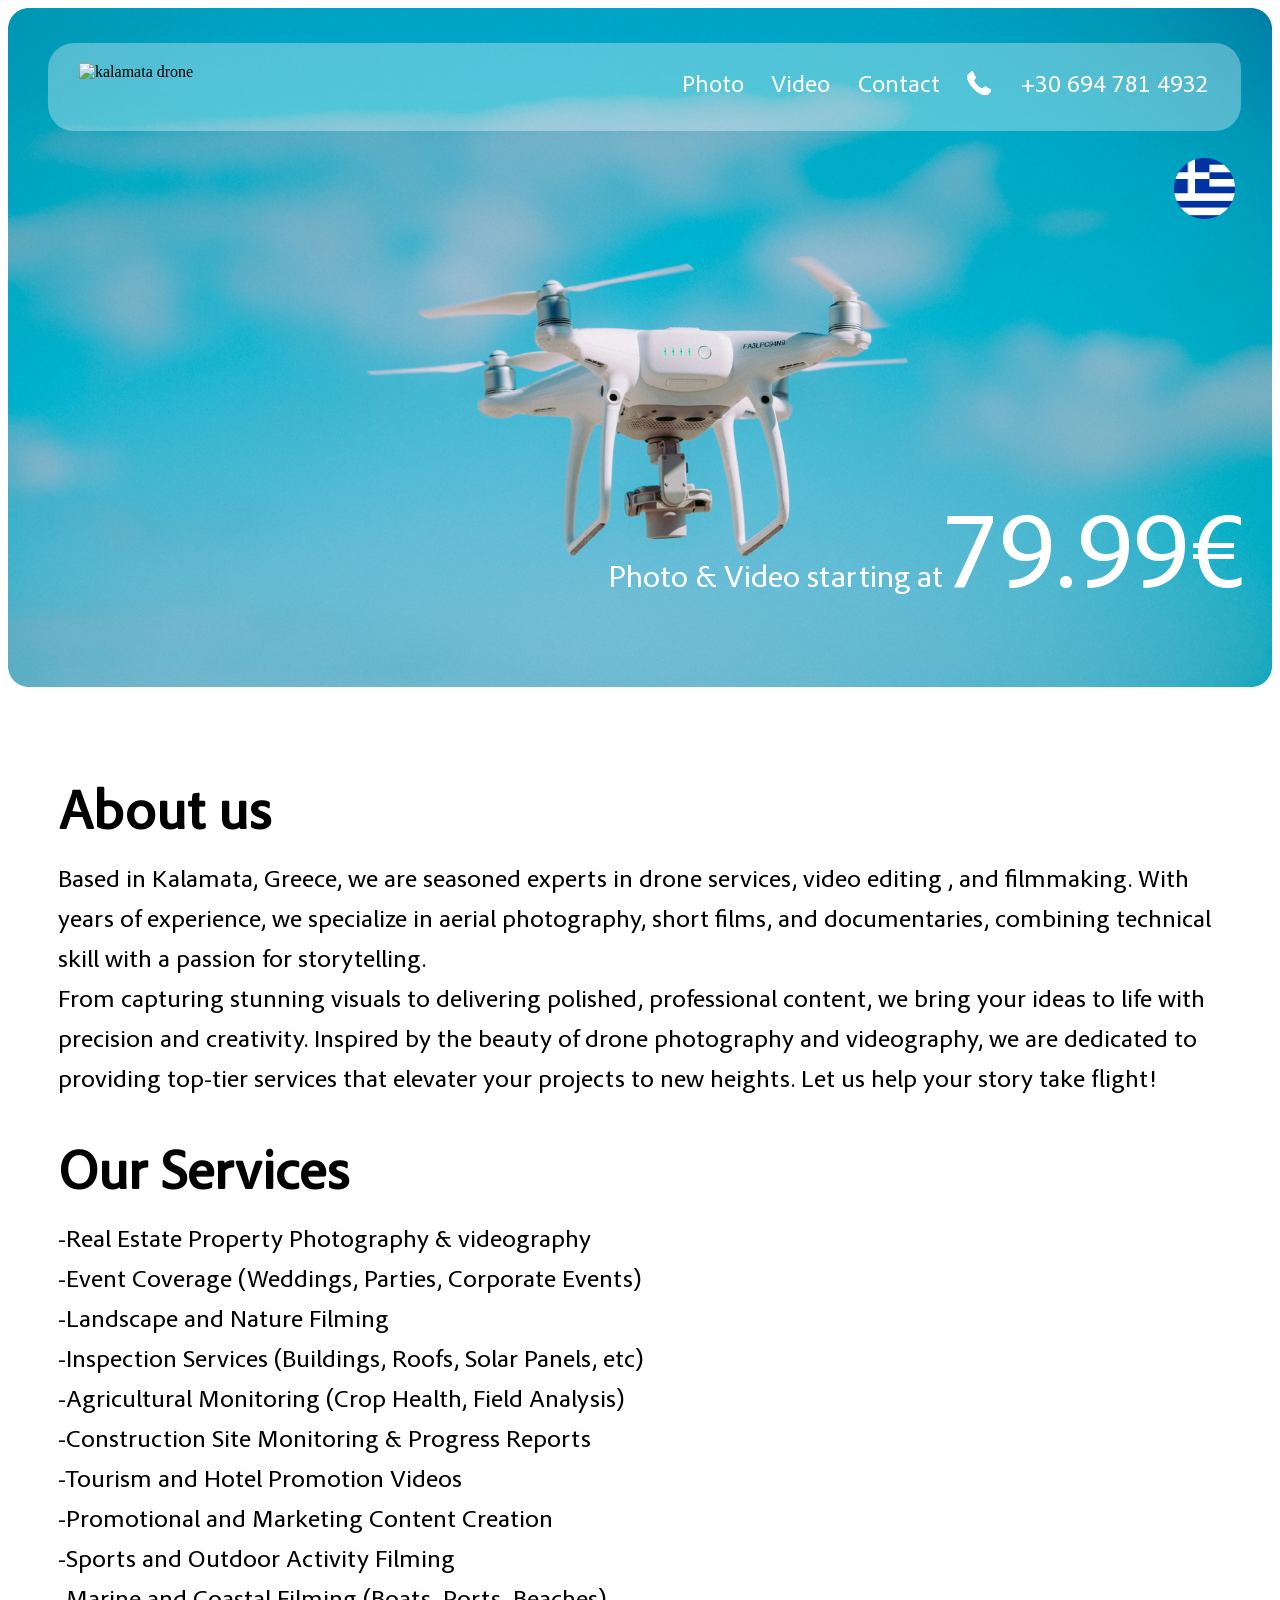
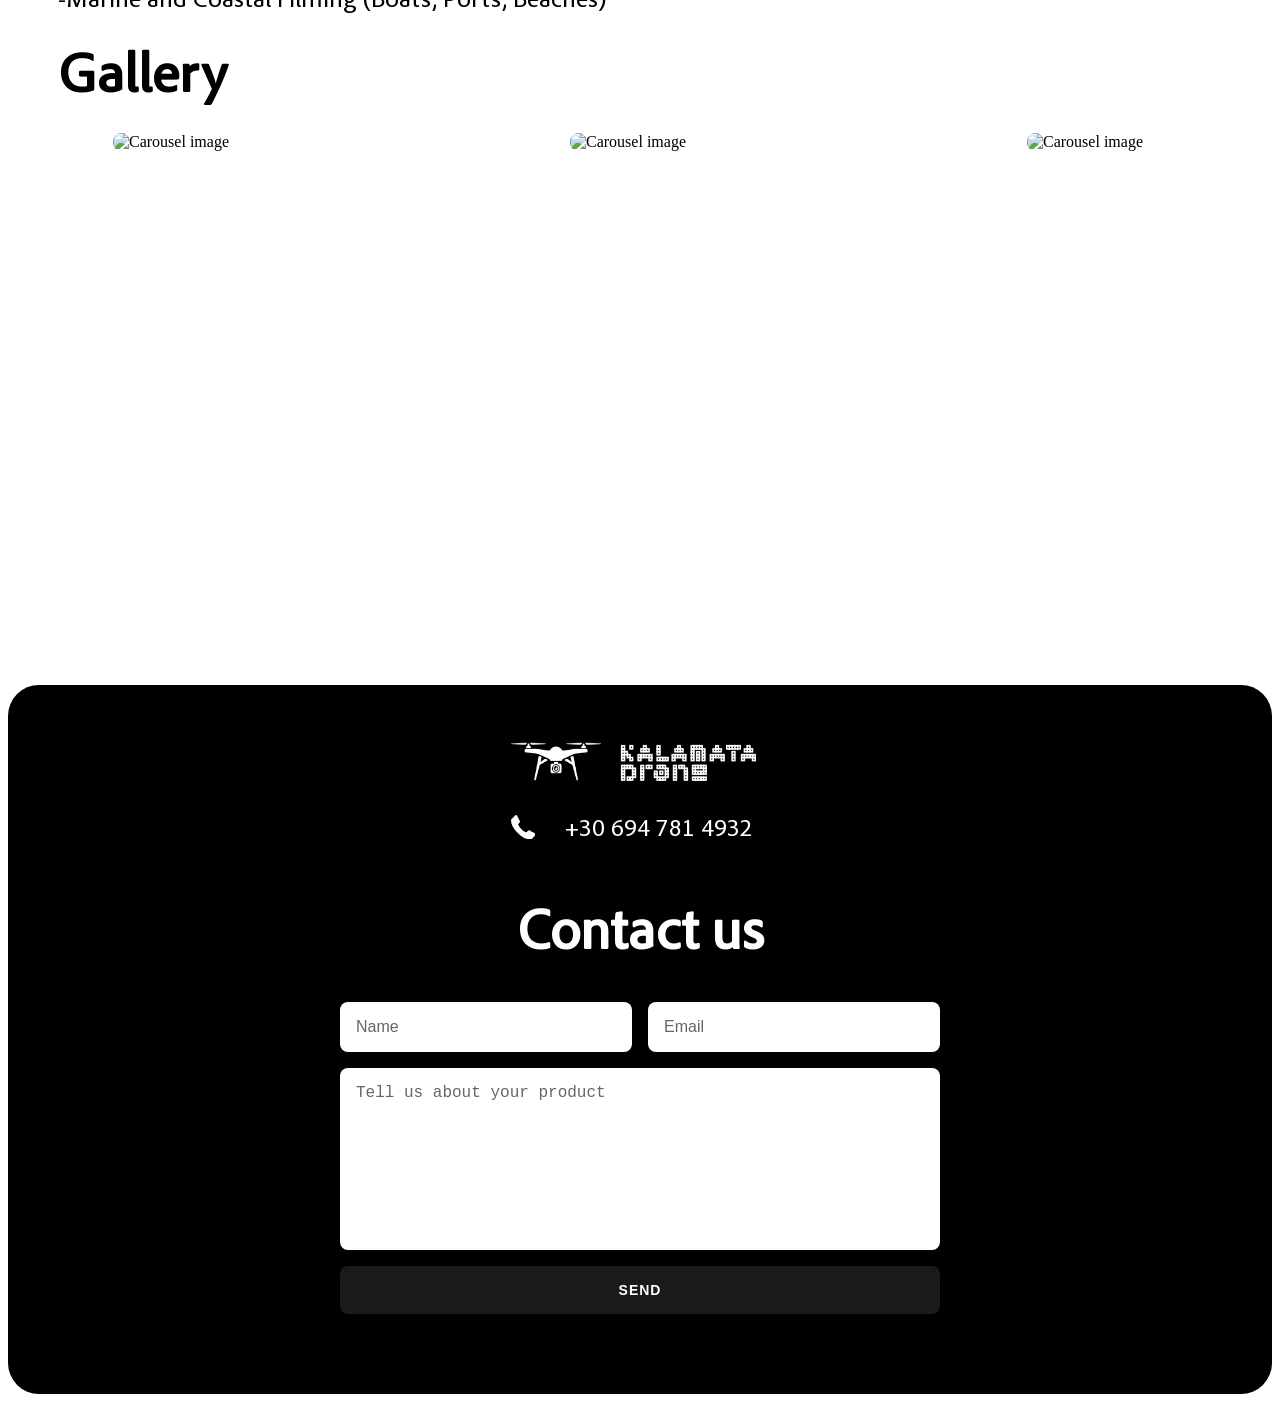
==== index.html @ 78b8b4ea "frontend" ====
<!DOCTYPE html>
<html lang="en">
<head>
    <meta charset="UTF-8">
    <meta name="viewport" content="width=device-width, initial-scale=1.0">
    <link rel="stylesheet" type="text/css" href="./style.css">
    <link rel="icon" type="image/png" href="./img/favicon.png">
    <title>Kalamata Drone</title>
</head>
<body>
    <div id="body-container">
        <section id="landing-container">
            <img id="landing-background" src="./img/landing-drone.png" alt="kalamata drone"  width="100%">
            <nav>
                <div id="nav-container">
                    <img src="./img/Drone_logo.png" alt="kalamata drone" />
                    <h5>
                        <span>Photo</span>
                        <span>Video</span>
                        <span>Contact</span>
                        <span><img src="./img/phone.png" alt="phone"/> </span>
                        <span>+30 694 781 4932</span>
                    </h5>
                </div>
            </nav>
            <a id="set-language" onclick="switchlanguage()">
                <img class="switchlanguage" src="./img/to-greek.png" alt="to-greek" />
                <img class="switchlanguage hidden" src="./img/to-english.png" alt="to-english" />
            </a>
            <div id="landing-prices-container">
                <h1><span>Photo & Video starting at</span>79.99&euro;</h1>
            </div>
        </section>
        <section id="middle-section">
            <div id="about-us">
                <h1>About us</h1>
                <p class="switchlanguage">
                    Based in Kalamata, Greece, we are seasoned experts in drone services, video editing
                    , and filmmaking. With years of experience, we specialize in aerial photography, short films, and documentaries, combining
                    technical skill with a passion for storytelling. <br />
                    From capturing stunning visuals to delivering polished, professional content, we bring
                    your ideas to life with precision and creativity. Inspired by the beauty of drone photography and videography, we are dedicated to providing top-tier services
                    that elevater your projects to new heights. Let us help your story take flight!
                </p>
                <p class="switchlanguage hidden">
                    Με έδρα την Καλαμάτα, Ελλάδα, είμαστε έμπειροι επαγγελματίες στις υπηρεσίες drone, στο μοντάζ βίντεο και στη δημιουργία ταινιών. Με χρόνια εμπειρίας, ειδικευόμαστε 
                    στην αεροφωτογραφία, στις ταινίες μικρού μήκους και στα ντοκιμαντέρ, συνδυάζοντας τεχνική εξειδίκευση με πάθος για την αφήγηση ιστοριών.  <br />
                    Από τη σύλληψη εντυπωσιακών οπτικών μέχρι την παράδοση άρτιου και επαγγελματικού περιεχομένου, δίνουμε ζωή στις ιδέες σας με ακρίβεια και δημιουργικότητα. Εμπνευσμένοι από την ομορφιά της αεροφωτογραφίας και της βιντεοσκόπησης, δεσμευόμαστε να παρέχουμε υπηρεσίες κορυφαίας ποιότητας που αναδεικνύουν τα έργα σας.
                    Αφήστε μας να βοηθήσουμε την ιστορία σας να απογειωθεί!
                </p>
            </div>
            <div id="our-services">
                <h1>Our Services</h1>
                <p class="switchlanguage">
                    -Real Estate Property Photography & videography <br />
                    -Event Coverage (Weddings, Parties, Corporate Events) <br />
                    -Landscape and Nature Filming <br />
                    -Inspection Services (Buildings, Roofs, Solar Panels, etc) <br />
                    -Agricultural Monitoring (Crop Health, Field Analysis) <br />
                    -Construction Site Monitoring & Progress Reports <br />
                    -Tourism and Hotel Promotion Videos <br />
                    -Promotional and Marketing Content Creation <br />
                    -Sports and Outdoor Activity Filming <br />
                    -Marine and Coastal Filming (Boats, Ports, Beaches)
                </p>
                <p class="switchlanguage hidden">
                    -Φωτογράφηση και Βιντεοσκόπηση Ακινήτων <br />
                    -Κάλυψη Εκδηλώσεων (Γάμοι, Πάρτι, Εταιρικές Εκδηλώσεις) <br />
                    -Βιντεοσκόπηση Τοπίων και Φύσης <br />
                    -Υπηρεσίες Επιθεώρησης (Κτίρια, Στέγες, Φωτοβολταϊκά κ.λπ.) <br />
                    -Παρακολούθηση Αγροτικών Καλλιεργειών (Υγεία Καλλιεργειών, Ανάλυση Χωραφιών) <br />
                    -Παρακολούθηση Κατασκευαστικών Έργων και Αναφορές Προόδου <br />
                    -Βίντεο Προώθησης Τουρισμού και Ξενοδοχείων <br />
                    -Δημιουργία Προωθητικού και Διαφημιστικού Περιεχομένου <br />
                    -Βιντεοσκόπηση Αθλητικών και Υπαίθριων Δραστηριοτήτων <br />
                    -Βιντεοσκόπηση Θαλάσσιων και Παράκτιων Περιοχών (Σκάφη, Λιμάνια, Παραλίες)
                </p>
            </div>
        </section>
        <section id="gallery">
            <h1>Gallery</h1>
            <div class="carousel-container">
                <div class="carousel-track">
                <!-- Images will be inserted here by JavaScript -->
                </div>
            </div>
        </section>
        <!-- Image Modal -->
        <div id="imageModal" class="modal">
            <span class="close-modal">&times;</span>
            <img class="modal-content" id="modalImage">
        </div>
        <section id="contactform">
            <div id="contactform-logo">
                <img src="./img/Drone_Logo.png"  alt="kalamata drone"/>
                <div>
                    <span><img src="./img/phone.png" alt="phone"/> </span>
                    <span>+30 694 781 4932</span>
                </div>
            </div>
            <div class="container">
                <div class="contact-form">
                    <h1>Contact us</h1>
                    <form id="contactForm">
                        <div class="form-row">
                            <input type="text" id="name" placeholder="Name" required>
                            <input type="email" id="email" placeholder="Email" required>
                        </div>
                        <div class="form-row">
                            <textarea id="message" placeholder="Tell us about your product" required></textarea>
                        </div>
                        <button type="submit">SEND</button>
                    </form>
                </div>
            </div>
        </section>
    </div>
    <script type="text/javascript"
        src="https://cdn.jsdelivr.net/npm/@emailjs/browser@4/dist/email.min.js">
    </script>
    <script src="carousel-script.js"></script>
    <script src="contact-script.js"></script>
    <script src="switch-script.js"></script>
</body>
</html>
---- style.css ----
@font-face {
    font-family: 'Adobe Clean'; /* Give your font a name */
    src: url('adobe-clean/AdobeClean-Regular.woff2') format('woff2'), /* Path to your font */
         url('adobe-clean/AdobeClean-Regular.woff') format('woff'),
         url('adobe-clean/AdobeClean-Regular.ttf') format('truetype');
    font-weight: normal; /* Optional: Specify font weight */
    font-style: normal;  /* Optional: Specify font style */
  }

#body-container {
    max-width: 1872px;
    width: 100%;
    padding: 0px 0 25px 0;
    margin: auto;
}
#landing-container {
    width: 100%;
    position: relative;
}
#landing-background {
    width: 100%;
}
nav {
    position: absolute;
    top: 0;
    right: 0;
    left: 0;
    padding : 35px 31px 0 40px;
}
#nav-container {
    display: flex;
    justify-content: space-between;
    background-color: rgba(255, 255, 255, 0.32);
    border-radius: 26px;
}
#nav-container>img {
    padding: 20px 0 17px 31px;
    width: 247px;
    height: 43px;
}
nav h5 img, #contactform-logo span img {
    margin-bottom: -3px;
    padding: 0 0 0 0;
}
nav h5 {
    padding: 0 8px 0 0;
    margin: 0;
}
nav h5 span, #contactform-logo span {
    padding: 0 24px 0 0;
    line-height: 88px;
    font-family: 'Adobe Clean', 'Times New Roman';
    font-size: 24px;
    color: white;
    text-decoration: none;
    font-weight: normal;
}
#set-language {
    position: absolute;
    top: 150px;
    right: 37px;
}
#landing-prices-container {
    position: absolute;
    bottom: 64px;
    right: 27px;
}
#landing-prices-container h1 {
    margin: 0;
    font-family: 'Adobe Clean', 'Times New Roman';
    font-size: 106px;
    color: white;
    font-weight:normal;
}
#landing-prices-container h1 span {
    font-family: 'Adobe Clean', 'Times New Roman';
    font-size: 31px;
    color: white;
}
#middle-section {
    display: flex;
    margin-top: 76px;
    line-height: 40px;
}
#middle-section>div {
    width: 50%;
    padding: 10px 50px 0 50px;
}
#middle-section h1 {
    font-family: 'Adobe Clean', 'Times New Roman';
    font-size: 55px;
    margin: 20px 0;
}
#middle-section p {
    font-family: 'Adobe Clean', 'Times New Roman';
    font-size: 25px;
}
#gallery {
    padding: 0 50px;
}
#gallery h1 {
    font-family: 'Adobe Clean', 'Times New Roman';
    font-size: 55px;
    margin: 20px 0;
}
.carousel-container {
    width: 100%;
    max-width: 1872px;
    margin: 0 auto;
    overflow: hidden;
    position: relative;
}
  
.carousel-track {
    height: 446px;
    display: flex;
    position: relative;
    transition: transform 0.016s linear;
}

.carousel-track:hover {
    animation-play-state: paused;
}
  
.carousel-slide {
    flex: 0 0 457px;
    height: 100%;
    padding: 0 10px;
    box-sizing: border-box;
    cursor: pointer;
    transition: transform 0.3s ease;
}

.carousel-slide:hover {
    transform: scale(1.05);
}
  
.carousel-slide img {
    width: 100%;
    height: 100%;
    object-fit: cover;
    border-radius: 8px;
}

/* Modal styles */
.modal {
    display: none;
    position: fixed;
    z-index: 1000;
    top: 0;
    left: 0;
    width: 100%;
    height: 100%;
    background-color: rgba(0, 0, 0, 0.9);
    padding: 20px;
    box-sizing: border-box;
}

.modal-content {
    max-width: 90%;
    max-height: 90vh;
    margin: auto;
    display: block;
    position: relative;
    top: 50%;
    transform: translateY(-50%);
}

.close-modal {
    position: absolute;
    right: 25px;
    top: 10px;
    color: #f1f1f1;
    font-size: 40px;
    font-weight: bold;
    cursor: pointer;
}

.close-modal:hover {
    color: #bbb;
}

#contactform {
    position: relative;
    margin-top: 106px;
    width: 100%;
    max-width: 1872px;
    border-radius: 31px;
    background-color: #000;
    color: #fff;
    display: flex;
    align-items: center;
    justify-content: center;
}
#contactform-logo {
    position: absolute;
    top: 55px;
    left: 74px;
}
#contactform-logo>img {
    width: 247px;
    height: 43px;
}
  
.container {
    width: 100%;
    max-width: 600px;
    padding: 2rem 2rem 5rem 2rem;
}

.contact-form h1 {
    font-family: 'Adobe Clean', sans-serif;
    font-size: 3.5rem;
    font-weight: 600;
    margin-bottom: 2rem;
    letter-spacing: -0.5px;
    text-align: center;
}

.form-row {
    margin-bottom: 1rem;
    display: flex;
    gap: 1rem;
}

input, textarea {
    width: calc(100% - 2rem);
    padding: 1rem;
    background: #fff;
    border: none;
    border-radius: 8px;
    font-size: 1rem;
    color: #000;
}

input::placeholder, textarea::placeholder {
    color: #666;
}

input:focus, textarea:focus {
    outline: none;
}

textarea {
    height: 150px;
    resize: none;
}

button {
    width: 100%;
    padding: 1rem;
    background: #1a1a1a;
    color: #fff;
    border: none;
    border-radius: 8px;
    font-size: 0.875rem;
    font-weight: 600;
    letter-spacing: 1px;
    cursor: pointer;
    transition: background-color 0.3s;
    text-transform: uppercase;
}

button:hover {
    background: #333;
}

#set-language:hover {
    cursor: pointer;
}
.hidden {
    display: none;
}

@media (max-width: 1366px) {
    #contactform-logo {
        left: calc(50% - 129px);
    }
    .container {
        margin-top: 140px;
    }
    #middle-section {
        display: block;
    }
    #middle-section>div {
        width: calc(100% - 100px);
    }
}

@media (max-width: 968px) {
    #body-container {
        padding-top: 0px;
    }
    #nav-container>img {
        padding-left: 10px;
    }
    nav h5 {
        padding-right: 10px;
    }
    nav h5>span:nth-child(1) {
        display: none;
    }
    nav h5>span:nth-child(2) {
        display: none;
    }
    nav h5>span:nth-child(3) {
        display: none;
    }
    #landing-container {
        border-radius: 31px;
        min-height: 734px;
        overflow: hidden;
    }
    #landing-container>img {
        position: absolute;
        height: 734px;
        width: auto;
        top: 0;
        left: calc(50% - 685px);
    }
    #landing-prices-container h1 {
        font-size: 65px;
    }
    #gallery {
        padding: 10px 12px 0 12px;
    }
    #contactform {
        margin-top: 20px;
    }
    .carousel-track {
        height: 656px;
    }
    #landing-prices-container h1 span {
        font-size: 24px;
    }
}

@media (max-width: 768px) {
    .container {
        padding: 1rem 1rem 5rem 1rem;
    }

    .form-row {
        flex-direction: column;
    }
    
    .contact-form h1 {
        font-size: 4rem;
    }
    nav {
        padding: 13px 16px 0 14px;
    }
    nav img {
        padding-left: 15px;
    }
    #landing-prices-container {
        bottom: 5px;
        right: 39px;
    }
    nav h5 span {
        padding: 0 8px 0 0;
    }
    #middle-section>div {
        padding: 10px 12px 0 12px;
        width: calc(100% - 24px);
    }
    #middle-section p {
        font-size: 23px;
    }
}
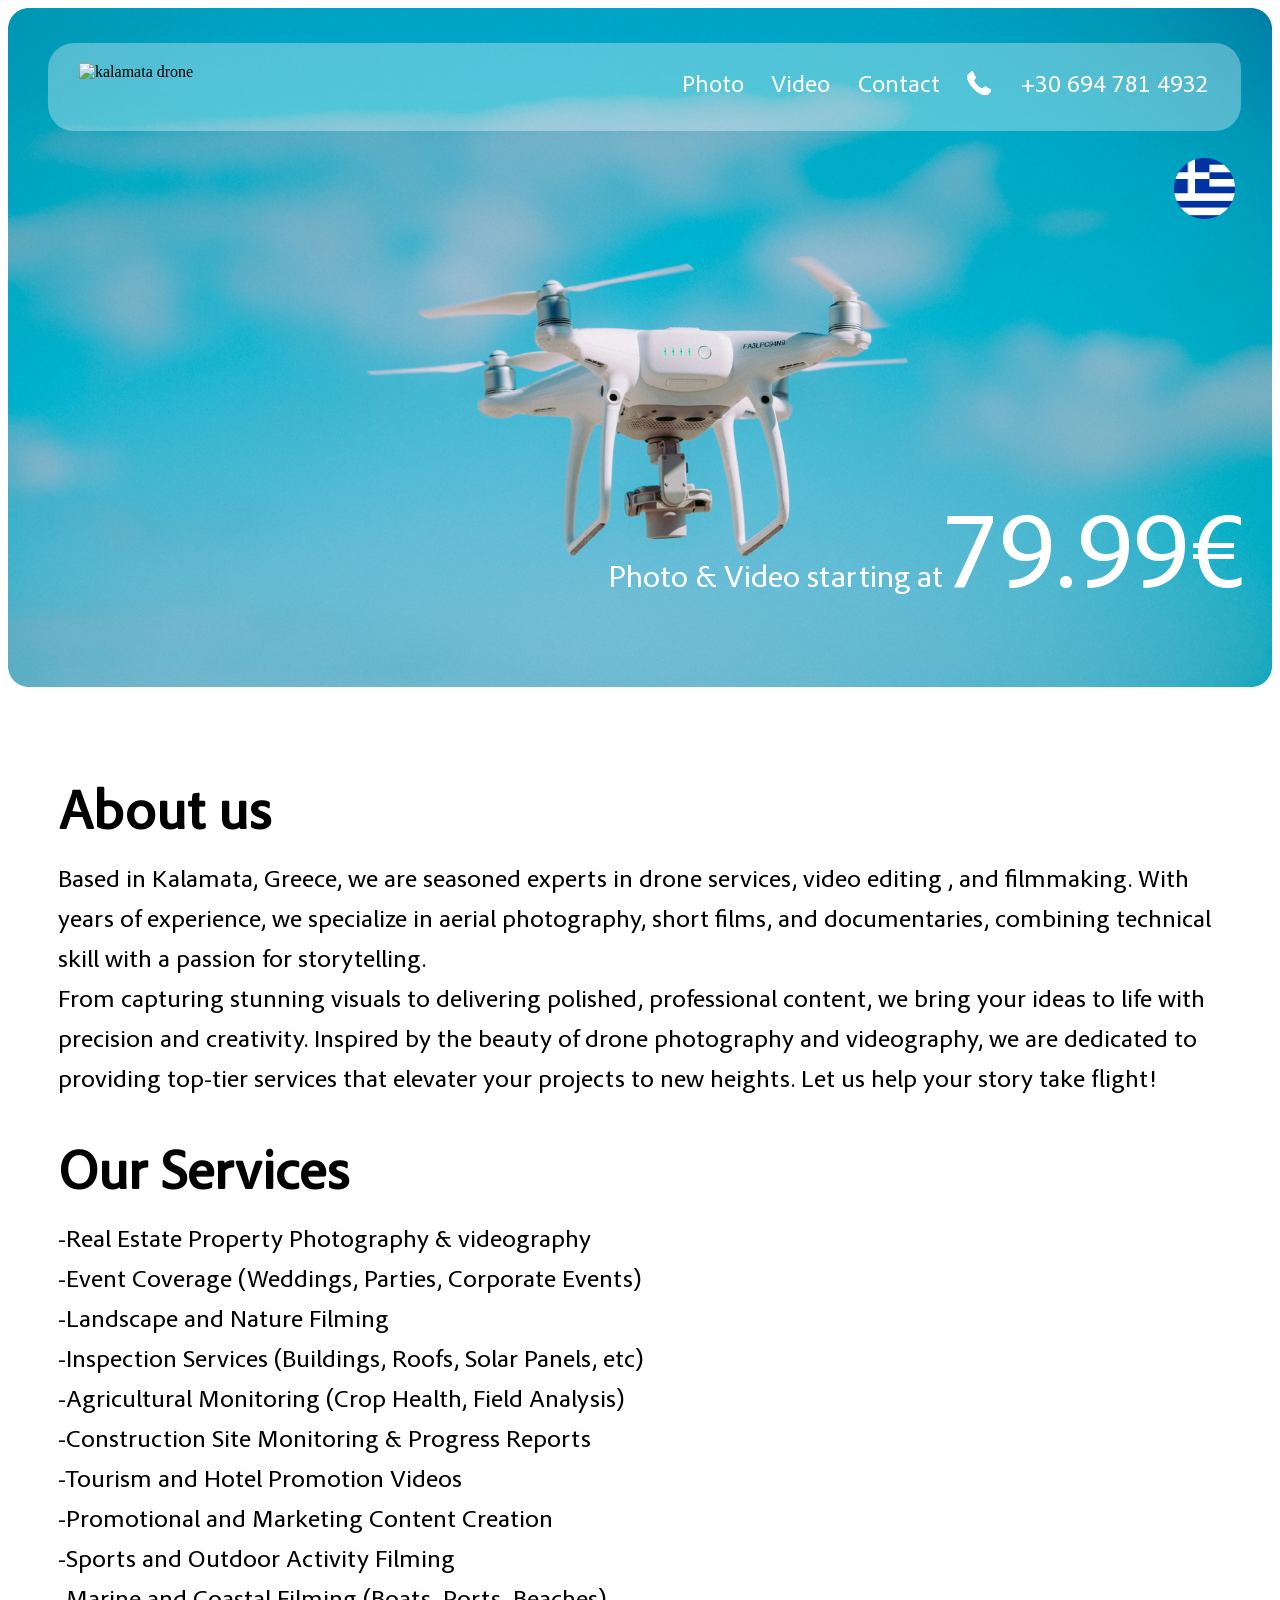
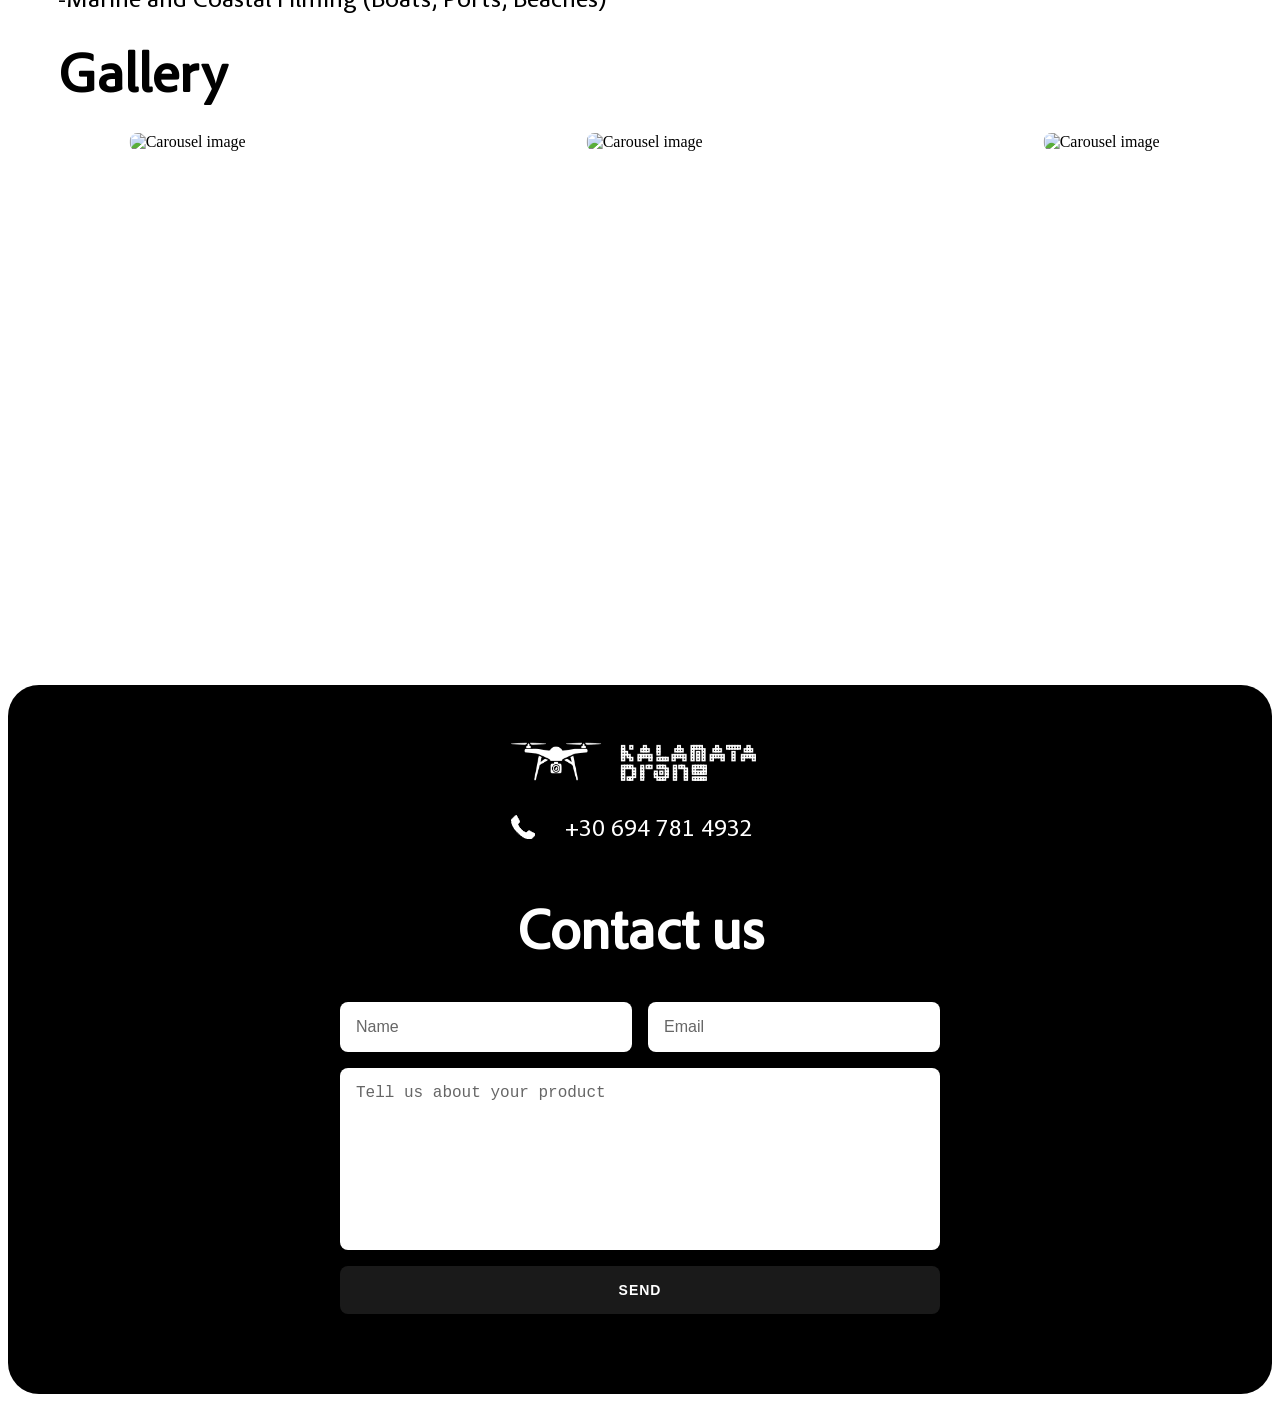
==== commit 236efe67: "index.html modified" ====
--- a/index.html
+++ b/index.html
@@ -13,7 +13,7 @@
             <img id="landing-background" src="./img/landing-drone.png" alt="kalamata drone"  width="100%">
             <nav>
                 <div id="nav-container">
-                    <img src="./img/Drone_logo.png" alt="kalamata drone" />
+                    <img src="https://i.ibb.co/NNSB4Nn/Drone-Logo.png" alt="kalamata drone" />
                     <h5>
                         <span>Photo</span>
                         <span>Video</span>
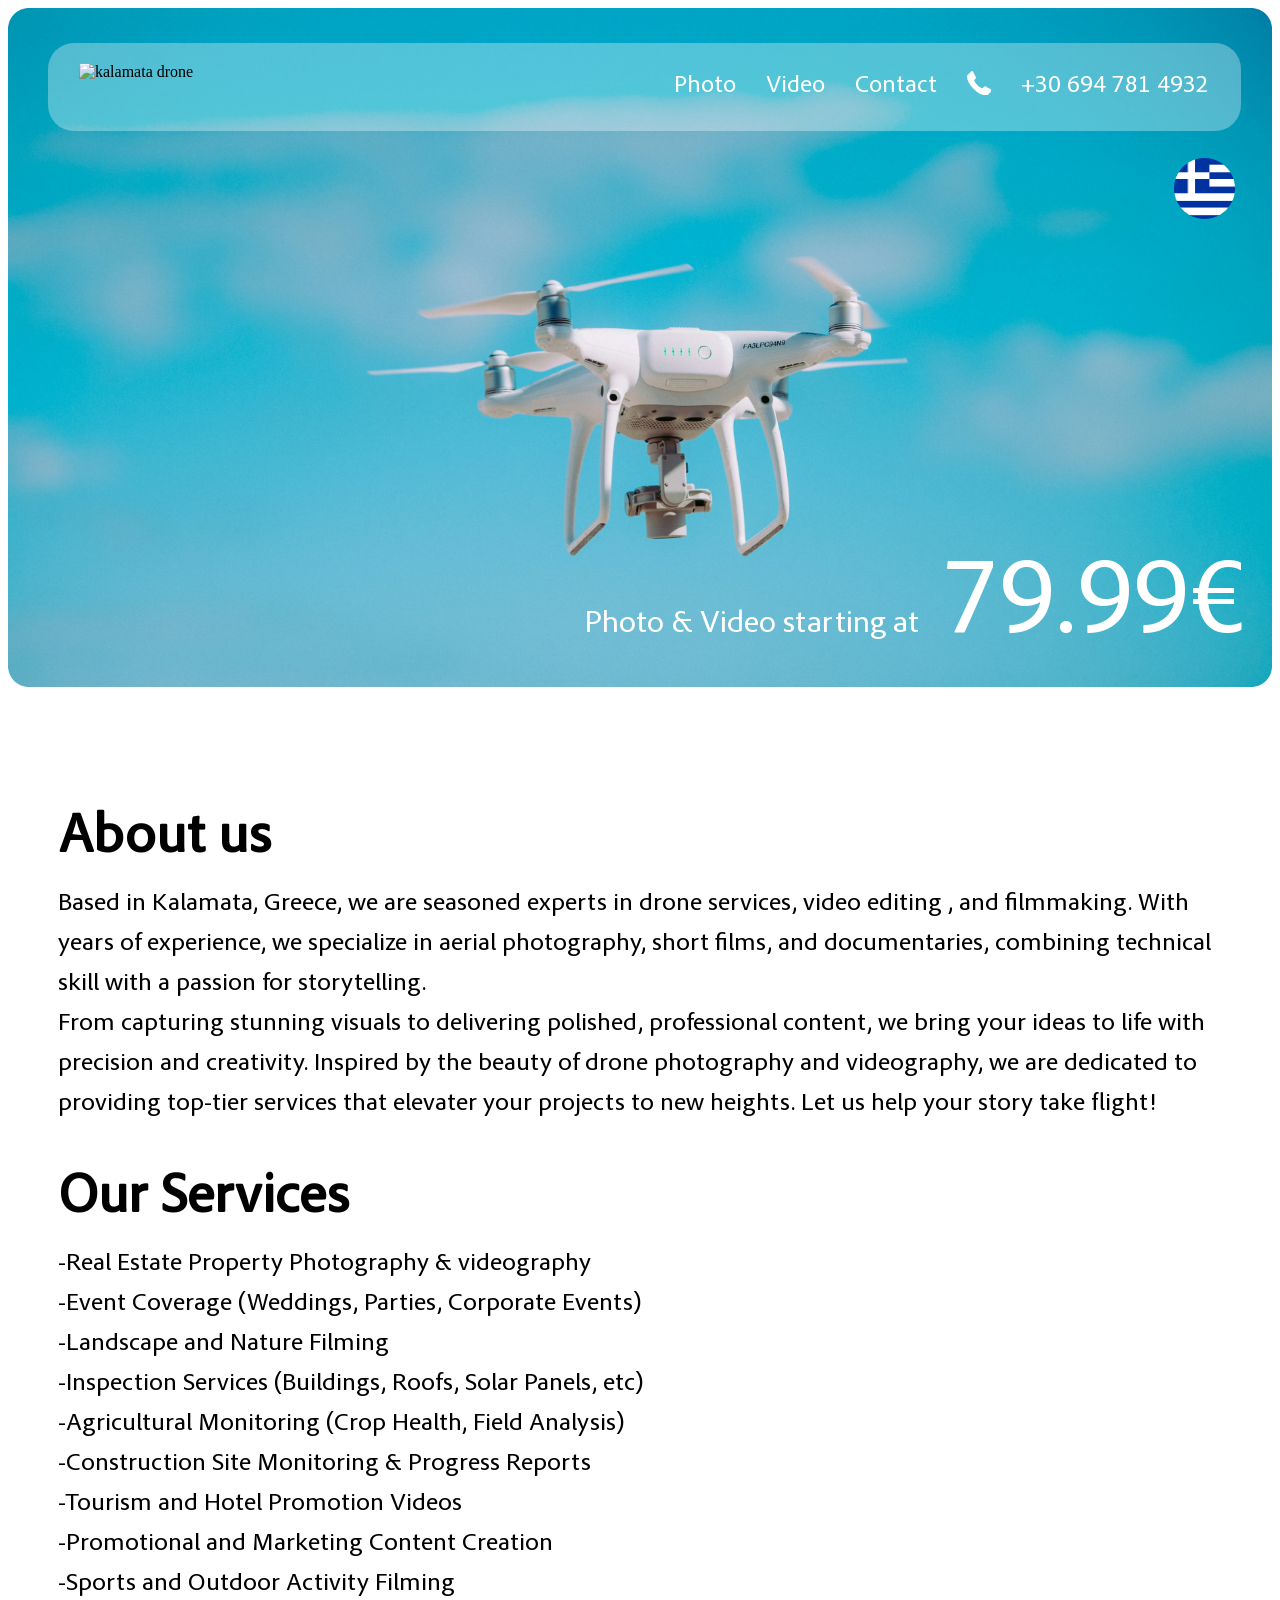
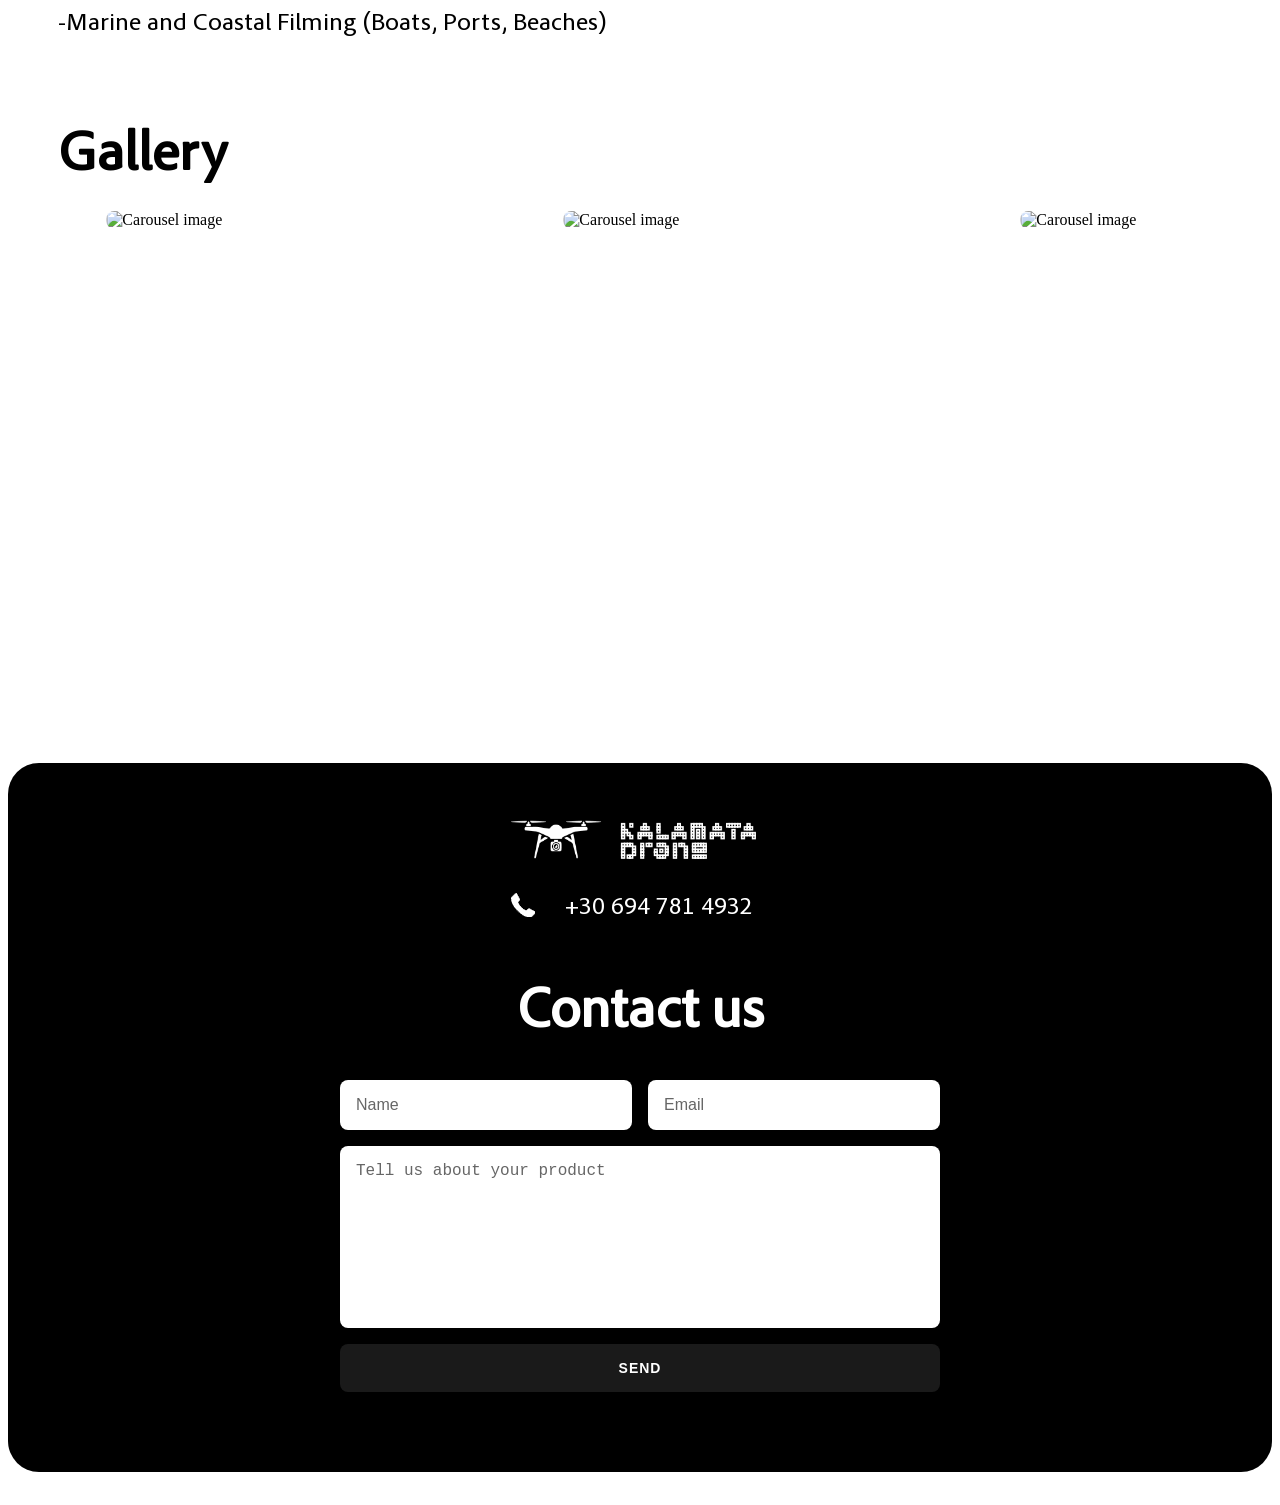
==== commit db1a9c60: "Mobile Responsive modified" ====
--- a/index.html
+++ b/index.html
@@ -15,11 +15,20 @@
                 <div id="nav-container">
                     <img src="https://i.ibb.co/NNSB4Nn/Drone-Logo.png" alt="kalamata drone" />
                     <h5>
-                        <span>Photo</span>
-                        <span>Video</span>
-                        <span>Contact</span>
-                        <span><img src="./img/phone.png" alt="phone"/> </span>
-                        <span>+30 694 781 4932</span>
+                        <a href="#gallery">
+                            <span class="switchlanguage">Photo</span>
+                            <span class="switchlanguage hidden">Φωτογραφία</span>
+                        </a>
+                        <a href="#gallery">
+                            <span class="switchlanguage">Video</span>
+                            <span class="switchlanguage hidden">Βίντεο</span>
+                        </a>
+                        <a href="#contactform">
+                            <span class="switchlanguage">Contact</span>
+                            <span class="switchlanguage hidden">Επικοινωνία</span>
+                        </a>
+                        <a href="#contactform"><img src="./img/phone.png" alt="phone"/> </a>
+                        <a href="#contactform">+30 694 781 4932</a>
                     </h5>
                 </div>
             </nav>
@@ -28,7 +37,10 @@
                 <img class="switchlanguage hidden" src="./img/to-english.png" alt="to-english" />
             </a>
             <div id="landing-prices-container">
-                <h1><span>Photo & Video starting at</span>79.99&euro;</h1>
+                <h1>
+                    <span class="switchlanguage">Photo & Video starting at</span>
+                    <span class="switchlanguage hidden">Φωτογραφία & Βίντεο από</span>
+                    79.99&euro;</h1>
             </div>
         </section>
         <section id="middle-section">
--- a/style.css
+++ b/style.css
@@ -46,7 +46,7 @@
     padding: 0 8px 0 0;
     margin: 0;
 }
-nav h5 span, #contactform-logo span {
+nav h5 a, #contactform-logo span {
     padding: 0 24px 0 0;
     line-height: 88px;
     font-family: 'Adobe Clean', 'Times New Roman';
@@ -55,6 +55,9 @@
     text-decoration: none;
     font-weight: normal;
 }
+nav h5 a:hover {
+    text-decoration: underline;
+}
 #set-language {
     position: absolute;
     top: 150px;
@@ -79,7 +82,7 @@
 }
 #middle-section {
     display: flex;
-    margin-top: 76px;
+    margin-top: 99px;
     line-height: 40px;
 }
 #middle-section>div {
@@ -97,6 +100,7 @@
 }
 #gallery {
     padding: 0 50px;
+    margin-top: 80px;
 }
 #gallery h1 {
     font-family: 'Adobe Clean', 'Times New Roman';
@@ -272,6 +276,14 @@
     display: none;
 }
 
+@media (max-width: 1533px) {
+    #landing-prices-container {
+        position: absolute;
+        bottom: 19px;
+        right: 27px;
+    }
+}
+
 @media (max-width: 1366px) {
     #contactform-logo {
         left: calc(50% - 129px);
@@ -287,7 +299,7 @@
     }
 }
 
-@media (max-width: 968px) {
+@media (max-width: 1080px) {
     #body-container {
         padding-top: 0px;
     }
@@ -297,13 +309,13 @@
     nav h5 {
         padding-right: 10px;
     }
-    nav h5>span:nth-child(1) {
+    nav h5>a:nth-child(1) {
         display: none;
     }
-    nav h5>span:nth-child(2) {
+    nav h5>a:nth-child(2) {
         display: none;
     }
-    nav h5>span:nth-child(3) {
+    nav h5>a:nth-child(3) {
         display: none;
     }
     #landing-container {
@@ -328,7 +340,7 @@
         margin-top: 20px;
     }
     .carousel-track {
-        height: 656px;
+        height: 490px;
     }
     #landing-prices-container h1 span {
         font-size: 24px;
@@ -336,6 +348,10 @@
 }
 
 @media (max-width: 768px) {
+    #landing-prices-container {
+        bottom: 5px;
+        right: 23px;
+    }
     .container {
         padding: 1rem 1rem 5rem 1rem;
     }
@@ -357,7 +373,7 @@
         bottom: 5px;
         right: 39px;
     }
-    nav h5 span {
+    nav h5 a {
         padding: 0 8px 0 0;
     }
     #middle-section>div {
@@ -367,4 +383,93 @@
     #middle-section p {
         font-size: 23px;
     }
+}
+
+
+@media (max-width: 600px) {
+    #nav-container>img {
+        width: 212px;
+        height: 36px;
+    }
+    nav h5 a, #contactform-logo span {
+        /* padding: 0 24px 0 0; */
+        line-height: 78px;
+        font-family: 'Adobe Clean', 'Times New Roman';
+        font-size: 19px;
+        color: white;
+        text-decoration: none;
+        font-weight: normal;
+    }
+    nav h5 img, #contactform-logo span img {
+        margin-bottom: -3px;
+        padding: 0 0 0 0;
+        width: 10%;
+    }
+    #middle-section p {
+        font-size: 17px;
+        line-height: 25px;
+    }
+    #middle-section h1 {
+        font-family: 'Adobe Clean', 'Times New Roman';
+        font-size: 39px;
+        margin: 20px 0;
+    }
+    #gallery h1 {
+        font-size: 39px;
+    }
+    #middle-section {
+        margin-top: 35px;
+    }
+    #gallery {
+        margin-top: 35px;
+    }
+    .contact-form h1 {
+        font-size: 3rem;
+    }
+    #landing-container>img {
+        position: absolute;
+        height: 100%;
+        width: auto;
+        top: 0;
+        left: 50%;
+        transform: translateX(-50%);
+    }
+    #landing-container {
+        border-radius: 31px;
+        min-height: 600px;
+        overflow: hidden;
+    }
+    #set-language {
+        position: absolute;
+        top: 129px;
+        right: 37px;
+    }
+    .carousel-track {
+        height: 494px;
+    }
+}
+
+@media (max-width: 548px) {
+    nav h5 a, #contactform-logo span {
+        font-size: 16px;
+        line-height: 65px;
+    }
+    nav h5 {
+        padding-right: 0px;
+    }
+    #nav-container>img {
+        width: 172px;
+        height: 26px;
+    }
+    #landing-prices-container h1 span {
+        font-size: 19px;
+    }
+    #landing-prices-container h1 {
+        font-size: 51px;
+    }
+    #landing-container {
+        border-radius: 31px;
+        min-height: 532px;
+        overflow: hidden;
+    }
 }
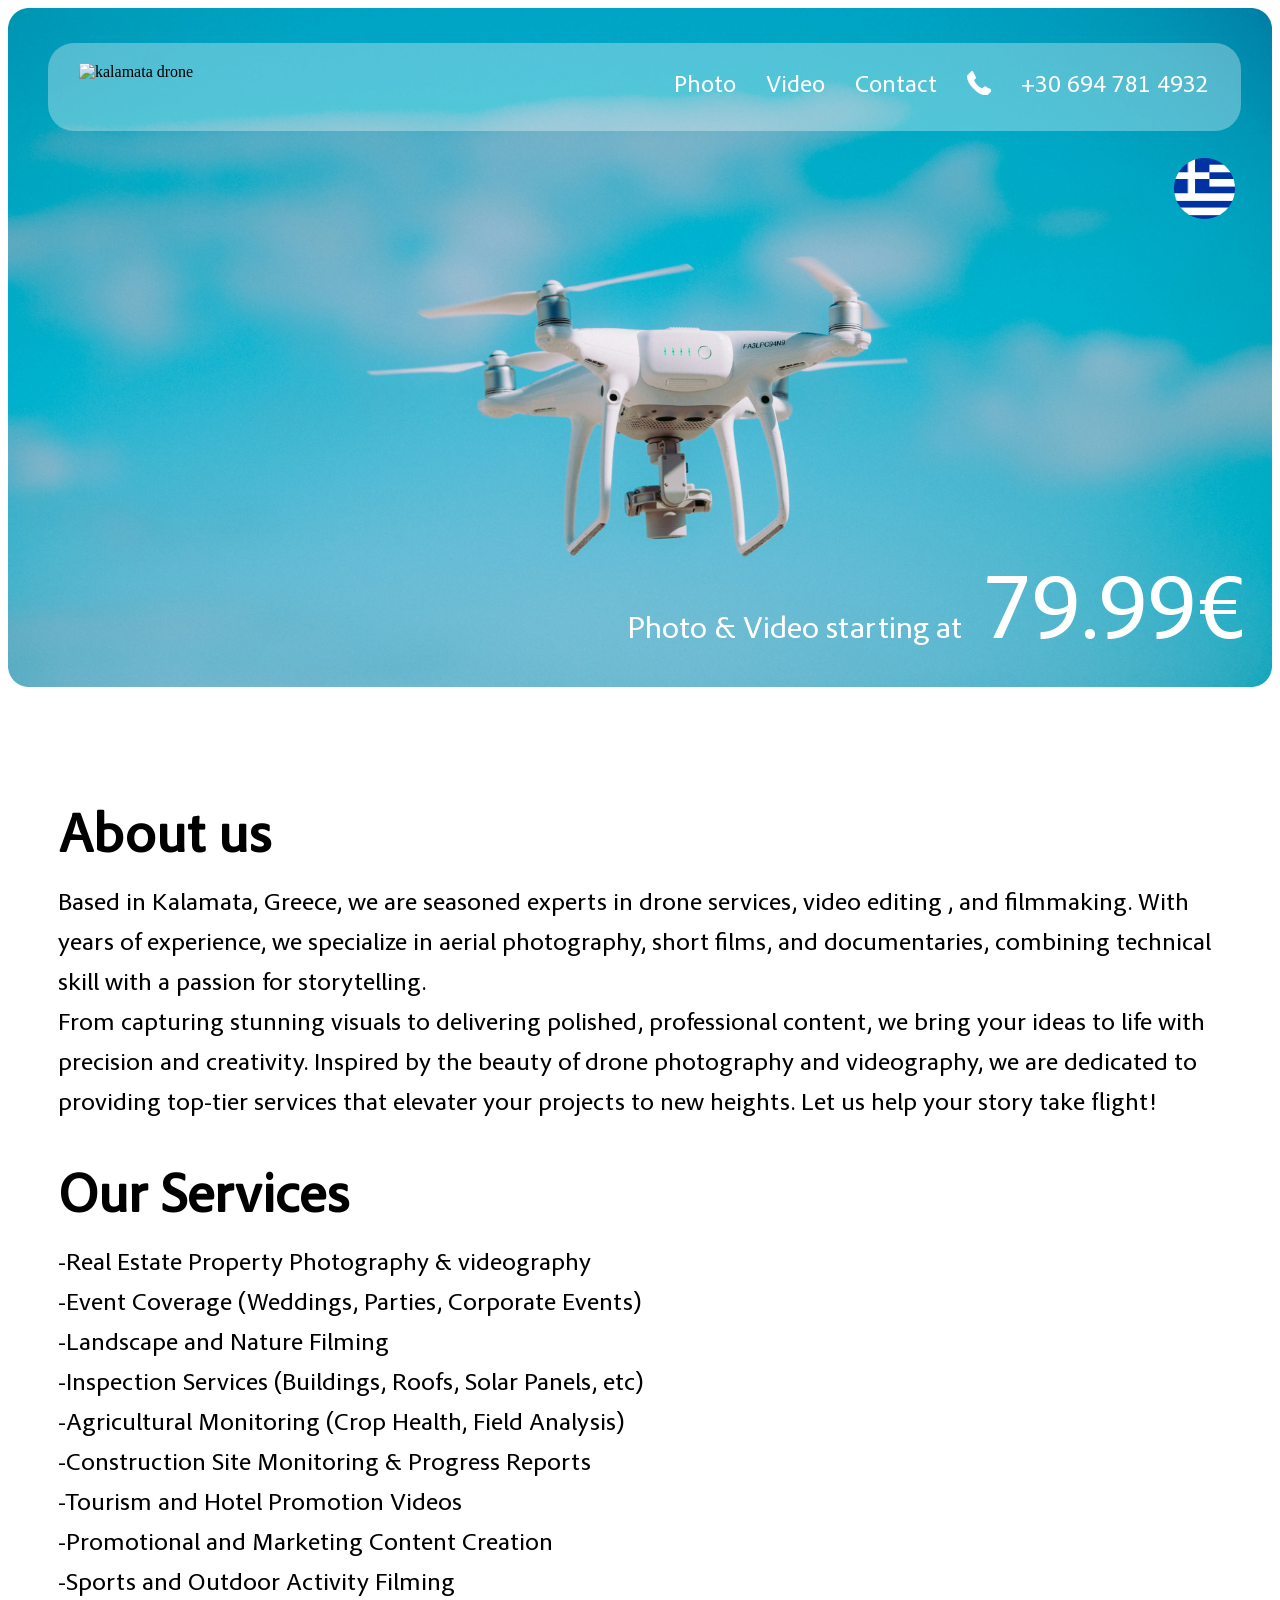
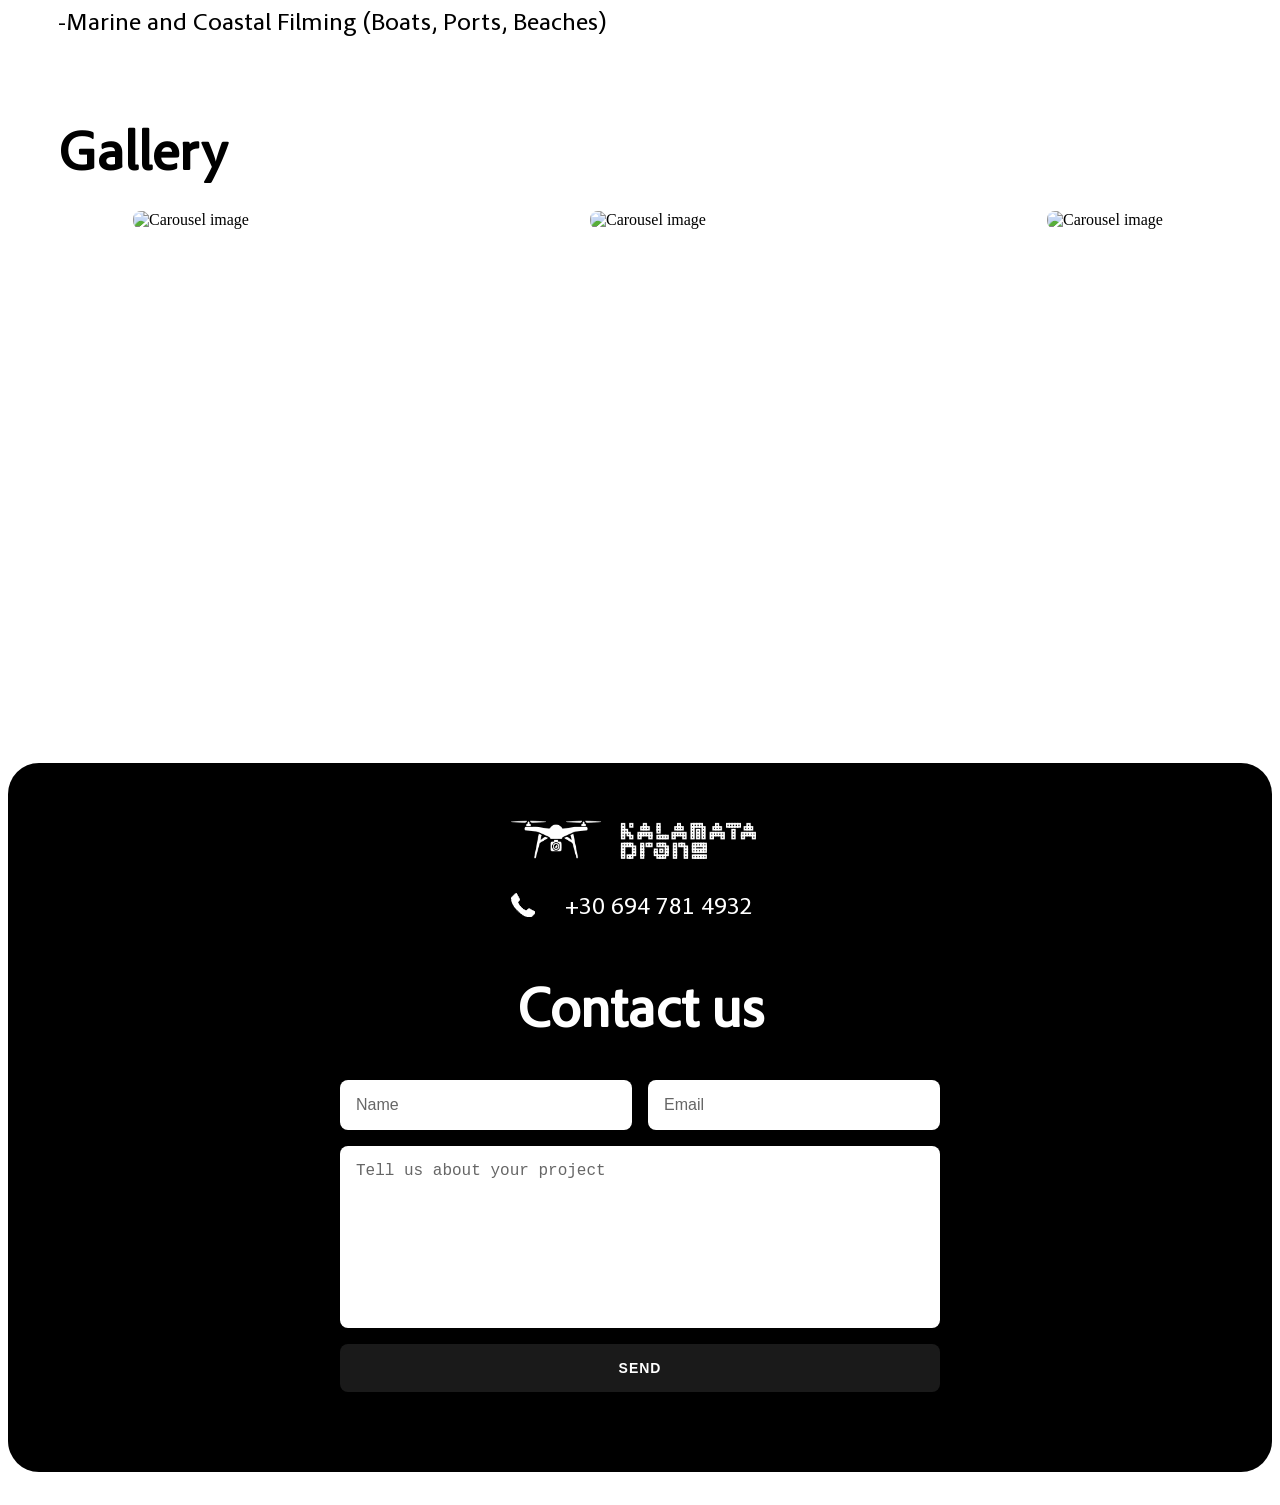
==== commit 7f694039: "tel call added, SEO added, extra Greek version added" ====
--- a/index.html
+++ b/index.html
@@ -3,6 +3,10 @@
 <head>
     <meta charset="UTF-8">
     <meta name="viewport" content="width=device-width, initial-scale=1.0">
+
+    <meta name="description" content="Drone Services in Kalamata and Mani. Aerial Photography and Videography. Call a drone operator and have a premium shoot of your property, your event, your wedding at an affordable price. Kalamata Drone specializes in premium aerial photography and videography around the area of Kalamata and Mani.">
+    <meta name="keywords" content="Kalamata, Mani, Mesini, Pilos, Drone, photo, video, videos, photos, photography, videography" >
+
     <link rel="stylesheet" type="text/css" href="./style.css">
     <link rel="icon" type="image/png" href="./img/favicon.png">
     <title>Kalamata Drone</title>
@@ -15,20 +19,20 @@
                 <div id="nav-container">
                     <img src="https://i.ibb.co/NNSB4Nn/Drone-Logo.png" alt="kalamata drone" />
                     <h5>
-                        <a href="#gallery">
+                        <a href="#our-services">
                             <span class="switchlanguage">Photo</span>
                             <span class="switchlanguage hidden">Φωτογραφία</span>
                         </a>
-                        <a href="#gallery">
+                        <a href="#our-services">
                             <span class="switchlanguage">Video</span>
                             <span class="switchlanguage hidden">Βίντεο</span>
                         </a>
-                        <a href="#contactform">
+                        <a href="tel:+30 694 781 4932">
                             <span class="switchlanguage">Contact</span>
                             <span class="switchlanguage hidden">Επικοινωνία</span>
                         </a>
-                        <a href="#contactform"><img src="./img/phone.png" alt="phone"/> </a>
-                        <a href="#contactform">+30 694 781 4932</a>
+                        <a href="tel:+30 694 781 4932"><img src="./img/phone.png" alt="phone"/> </a>
+                        <a href="tel:+30 694 781 4932">+30 694 781 4932</a>
                     </h5>
                 </div>
             </nav>
@@ -45,7 +49,8 @@
         </section>
         <section id="middle-section">
             <div id="about-us">
-                <h1>About us</h1>
+                <h1 class="switchlanguage">About us</h1>
+                <h1 class="switchlanguage hidden">Η Ιστορία μας</h1>
                 <p class="switchlanguage">
                     Based in Kalamata, Greece, we are seasoned experts in drone services, video editing
                     , and filmmaking. With years of experience, we specialize in aerial photography, short films, and documentaries, combining
@@ -62,7 +67,8 @@
                 </p>
             </div>
             <div id="our-services">
-                <h1>Our Services</h1>
+                <h1 class="switchlanguage">Our Services</h1>
+                <h1 class="switchlanguage hidden">Υπηρεσίες</h1>
                 <p class="switchlanguage">
                     -Real Estate Property Photography & videography <br />
                     -Event Coverage (Weddings, Parties, Corporate Events) <br />
@@ -90,7 +96,8 @@
             </div>
         </section>
         <section id="gallery">
-            <h1>Gallery</h1>
+            <h1 class="switchlanguage">Gallery</h1>
+            <h1 class="switchlanguage hidden">Γκαλερί</h1>
             <div class="carousel-container">
                 <div class="carousel-track">
                 <!-- Images will be inserted here by JavaScript -->
@@ -112,16 +119,20 @@
             </div>
             <div class="container">
                 <div class="contact-form">
-                    <h1>Contact us</h1>
+                    <h1 class="switchlanguage">Contact us</h1>
+                    <h1 class="switchlanguage hidden">Επικοινωνία</h1>
                     <form id="contactForm">
                         <div class="form-row">
                             <input type="text" id="name" placeholder="Name" required>
                             <input type="email" id="email" placeholder="Email" required>
                         </div>
                         <div class="form-row">
-                            <textarea id="message" placeholder="Tell us about your product" required></textarea>
+                            <textarea id="message" placeholder="Tell us about your project" required></textarea>
                         </div>
-                        <button type="submit">SEND</button>
+                        <button type="submit">
+                            <span class="switchlanguage">SEND</span>
+                            <span class="switchlanguage hidden">ΑΠΟΣΤΕΛΛΩ</span>
+                        </button>
                     </form>
                 </div>
             </div>
--- a/style.css
+++ b/style.css
@@ -282,6 +282,7 @@
         bottom: 19px;
         right: 27px;
     }
+
 }
 
 @media (max-width: 1366px) {
@@ -296,6 +297,9 @@
     }
     #middle-section>div {
         width: calc(100% - 100px);
+    }
+    #landing-prices-container h1 {
+        font-size: 92px;
     }
 }
 
@@ -344,6 +348,10 @@
     }
     #landing-prices-container h1 span {
         font-size: 24px;
+    }
+    #middle-section>div {
+        width: 100%;
+        padding: 10px 0 0 0;
     }
 }
 
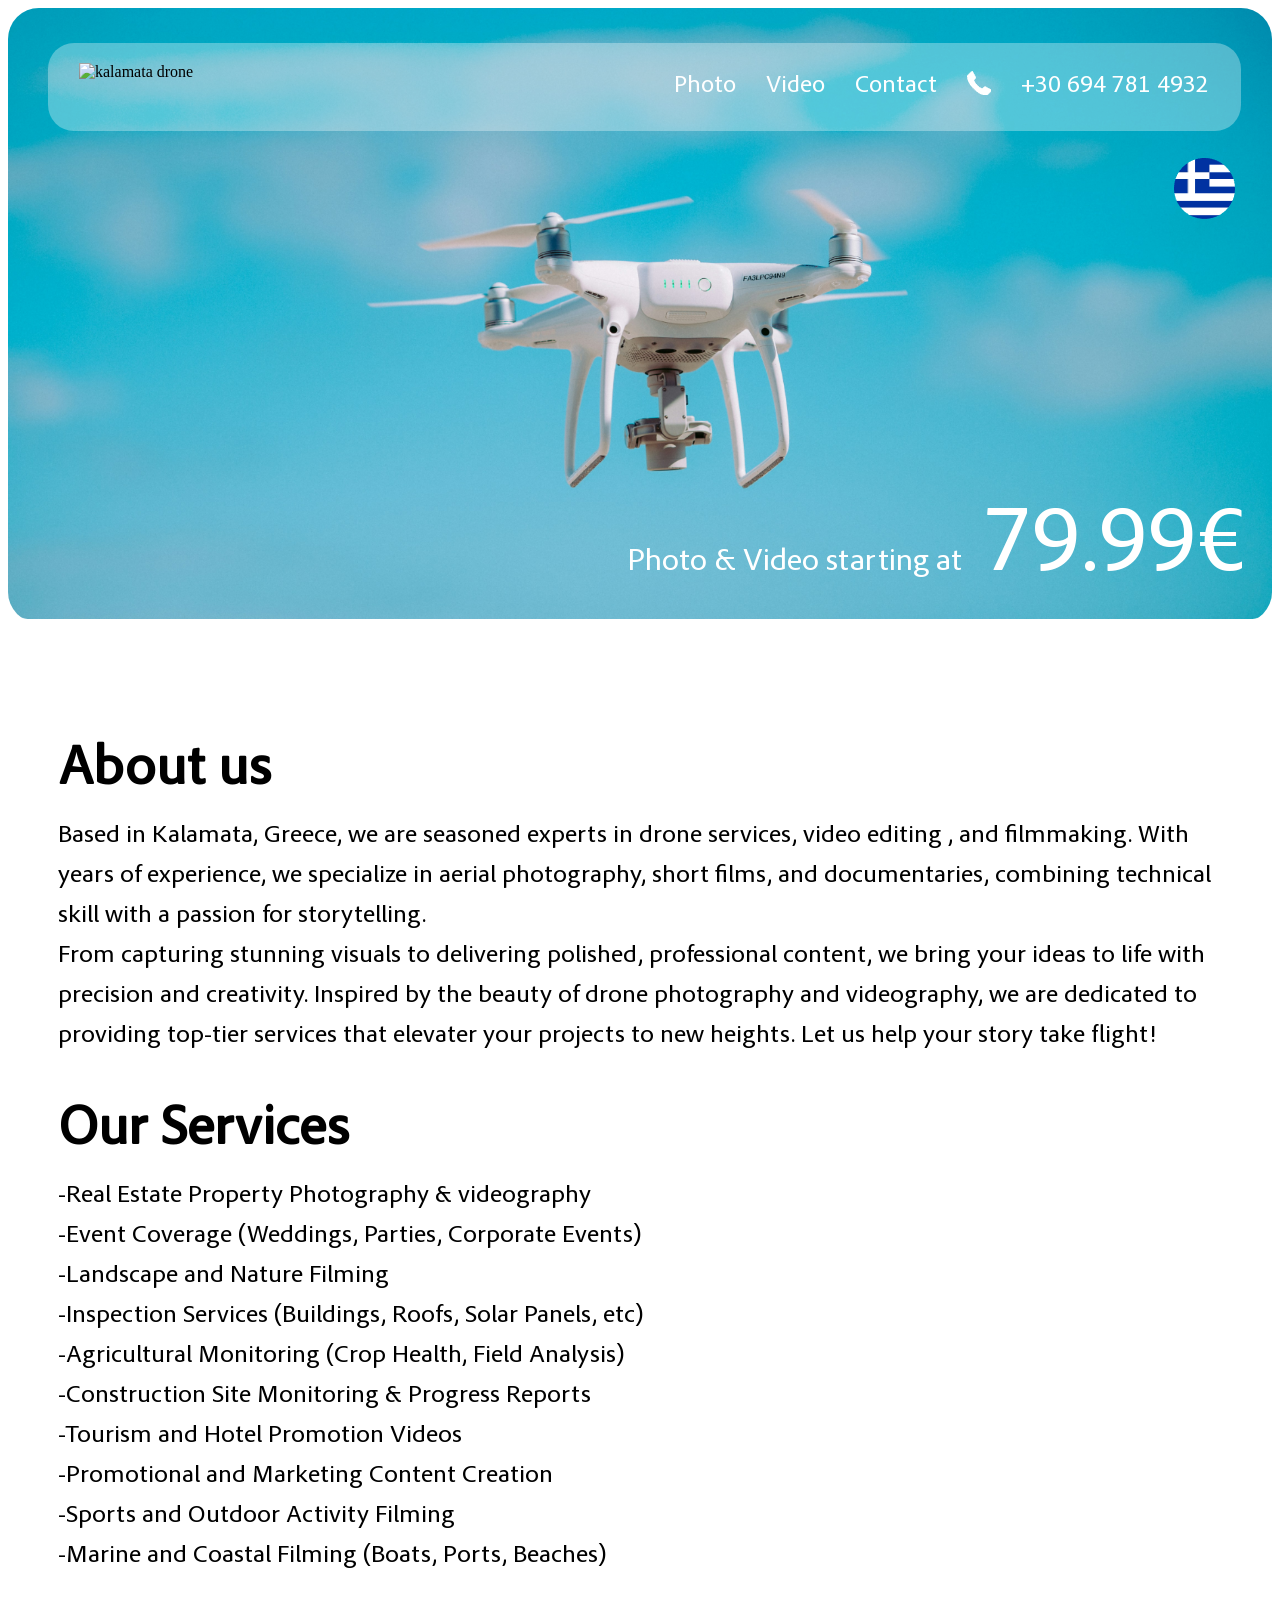
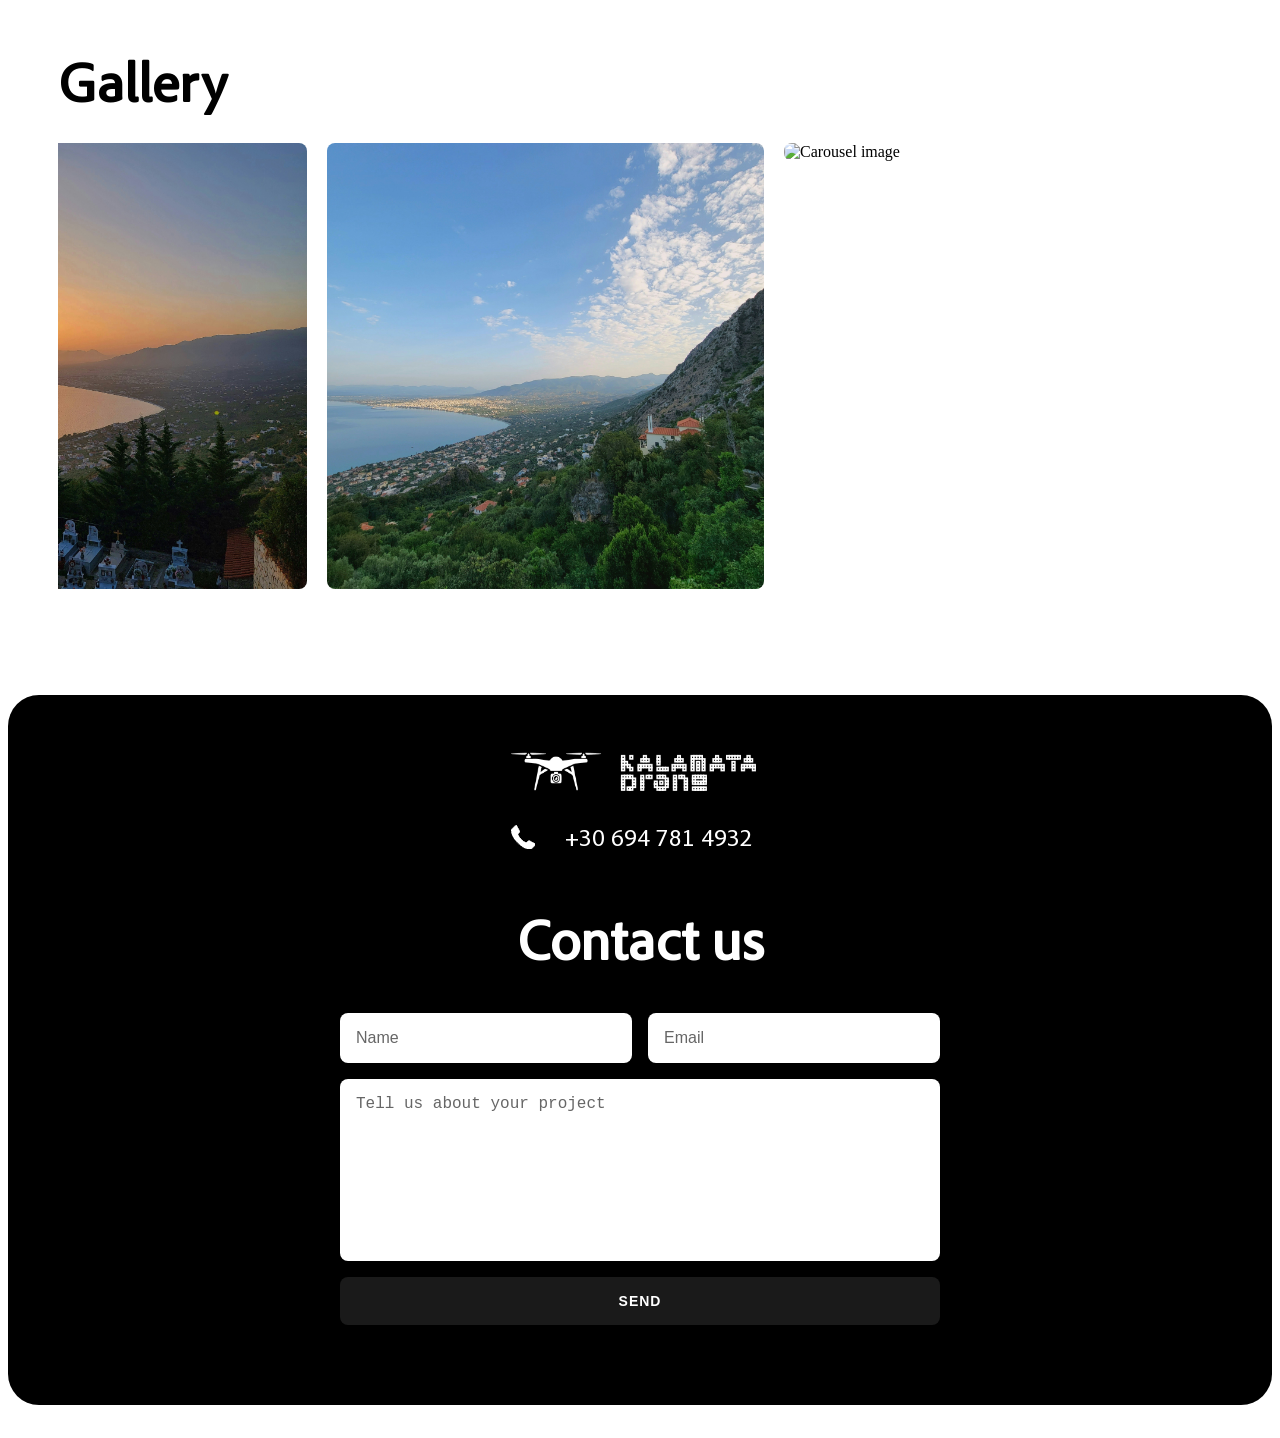
==== commit 85c0503f: "Mobile scale up, PC scale down, image gallery, telephone click" ====
--- a/index.html
+++ b/index.html
@@ -3,6 +3,7 @@
 <head>
     <meta charset="UTF-8">
     <meta name="viewport" content="width=device-width, initial-scale=1.0">
+    <meta name="format-detection" content="telephone=no">
 
     <meta name="description" content="Drone Services in Kalamata and Mani. Aerial Photography and Videography. Call a drone operator and have a premium shoot of your property, your event, your wedding at an affordable price. Kalamata Drone specializes in premium aerial photography and videography around the area of Kalamata and Mani.">
     <meta name="keywords" content="Kalamata, Mani, Mesini, Pilos, Drone, photo, video, videos, photos, photography, videography" >
@@ -113,8 +114,8 @@
             <div id="contactform-logo">
                 <img src="./img/Drone_Logo.png"  alt="kalamata drone"/>
                 <div>
-                    <span><img src="./img/phone.png" alt="phone"/> </span>
-                    <span>+30 694 781 4932</span>
+                    <a href="tel:+30 694 781 4932"><img src="./img/phone.png" alt="phone"/> </a>
+                    <a href="tel:+30 694 781 4932">+30 694 781 4932</a>
                 </div>
             </div>
             <div class="container">
--- a/style.css
+++ b/style.css
@@ -16,6 +16,8 @@
 #landing-container {
     width: 100%;
     position: relative;
+    border-radius: 31px;
+    overflow: hidden;
 }
 #landing-background {
     width: 100%;
@@ -38,7 +40,7 @@
     width: 247px;
     height: 43px;
 }
-nav h5 img, #contactform-logo span img {
+nav h5 img, #contactform-logo a img {
     margin-bottom: -3px;
     padding: 0 0 0 0;
 }
@@ -46,7 +48,7 @@
     padding: 0 8px 0 0;
     margin: 0;
 }
-nav h5 a, #contactform-logo span {
+nav h5 a, #contactform-logo a {
     padding: 0 24px 0 0;
     line-height: 88px;
     font-family: 'Adobe Clean', 'Times New Roman';
@@ -54,6 +56,9 @@
     color: white;
     text-decoration: none;
     font-weight: normal;
+}
+#contactform-logo a:hover {
+    text-decoration: underline;
 }
 nav h5 a:hover {
     text-decoration: underline;
@@ -332,7 +337,8 @@
         height: 734px;
         width: auto;
         top: 0;
-        left: calc(50% - 685px);
+        left: 50%;
+        transform: translateX(-50%);
     }
     #landing-prices-container h1 {
         font-size: 65px;
@@ -391,6 +397,13 @@
     #middle-section p {
         font-size: 23px;
     }
+    #set-language {
+        top: 131px;
+        right: 20px;
+    }
+    #set-language img {
+        width: 80%;
+    }
 }
 
 
@@ -399,7 +412,7 @@
         width: 212px;
         height: 36px;
     }
-    nav h5 a, #contactform-logo span {
+    nav h5 a {
         /* padding: 0 24px 0 0; */
         line-height: 78px;
         font-family: 'Adobe Clean', 'Times New Roman';
@@ -408,7 +421,10 @@
         text-decoration: none;
         font-weight: normal;
     }
-    nav h5 img, #contactform-logo span img {
+    #contactform-logo a {
+        padding: 0 10px 0 0;
+    }
+    nav h5 img, #contactform-logo a img {
         margin-bottom: -3px;
         padding: 0 0 0 0;
         width: 10%;
@@ -444,13 +460,13 @@
     }
     #landing-container {
         border-radius: 31px;
-        min-height: 600px;
+        /* min-height: 600px; */
         overflow: hidden;
     }
     #set-language {
         position: absolute;
-        top: 129px;
-        right: 37px;
+        top: 104px;
+        right: 14px;
     }
     .carousel-track {
         height: 494px;
@@ -458,7 +474,7 @@
 }
 
 @media (max-width: 548px) {
-    nav h5 a, #contactform-logo span {
+    nav h5 a {
         font-size: 16px;
         line-height: 65px;
     }
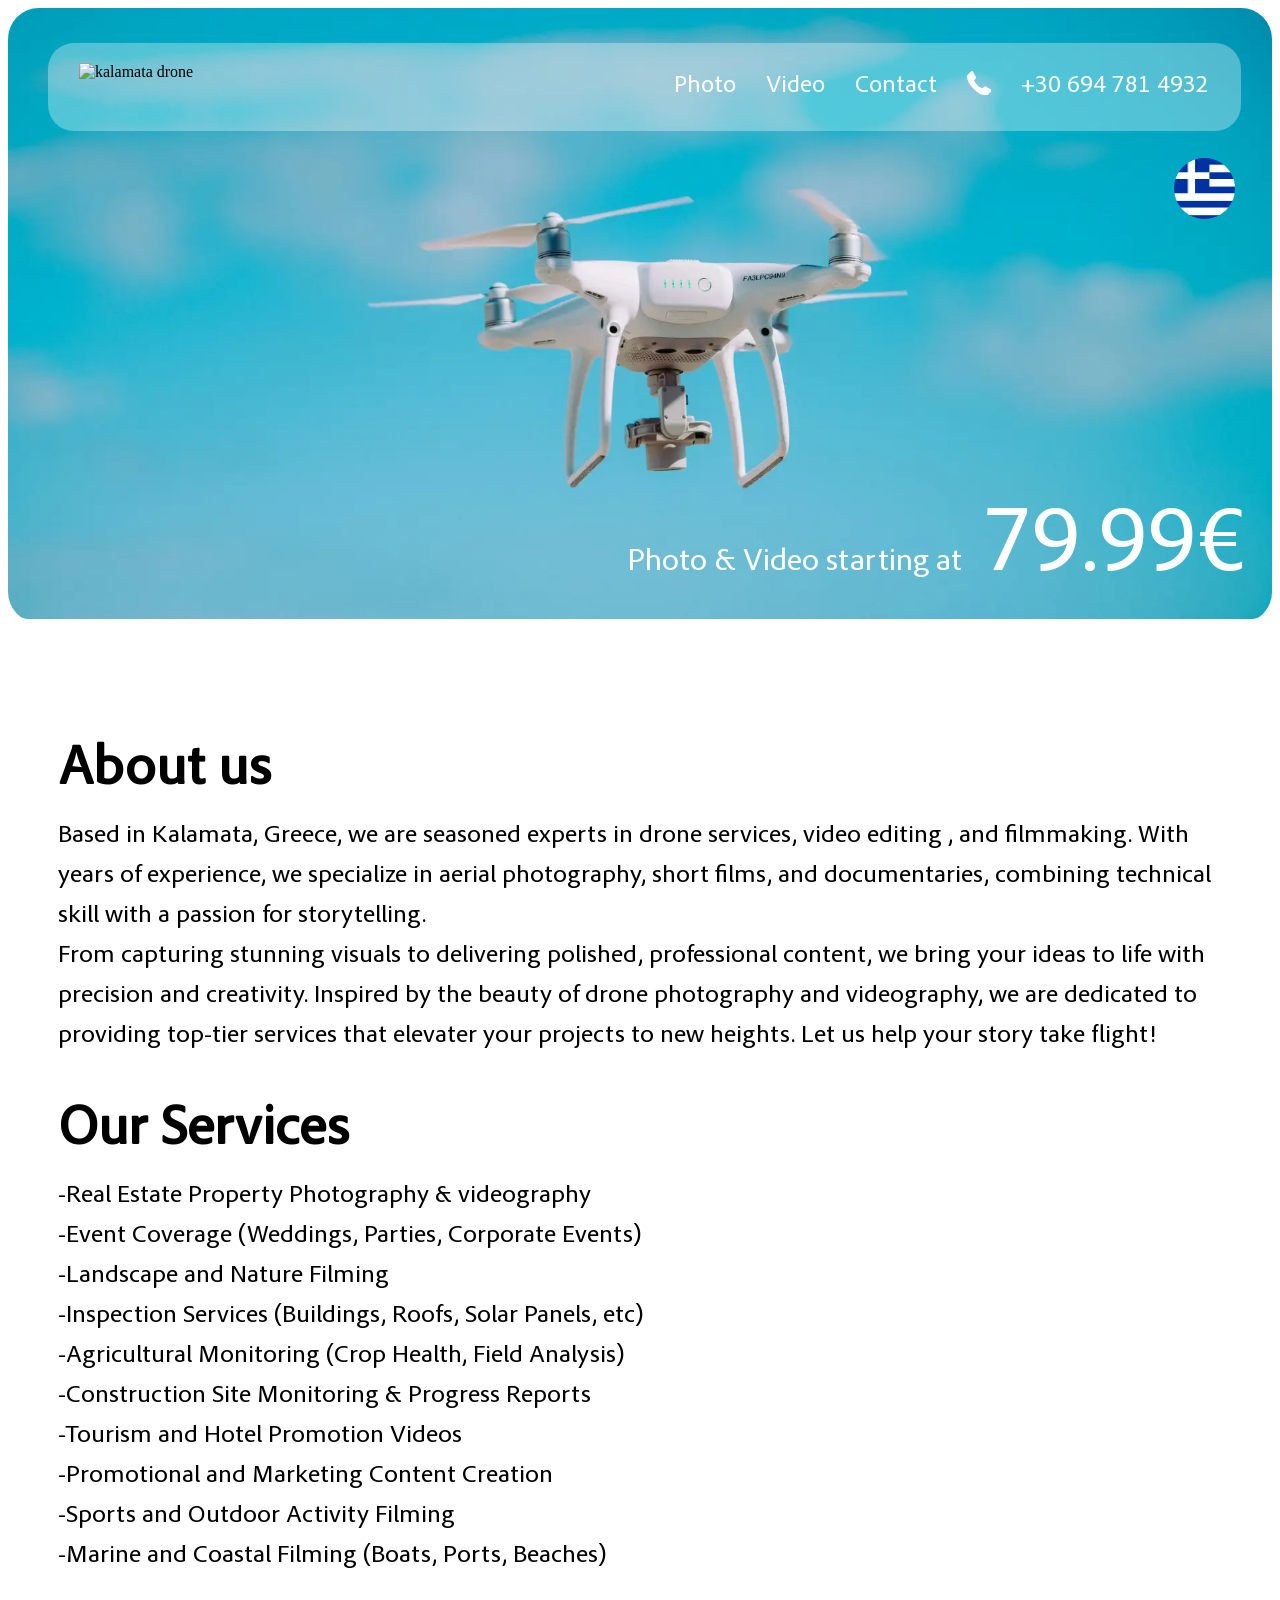
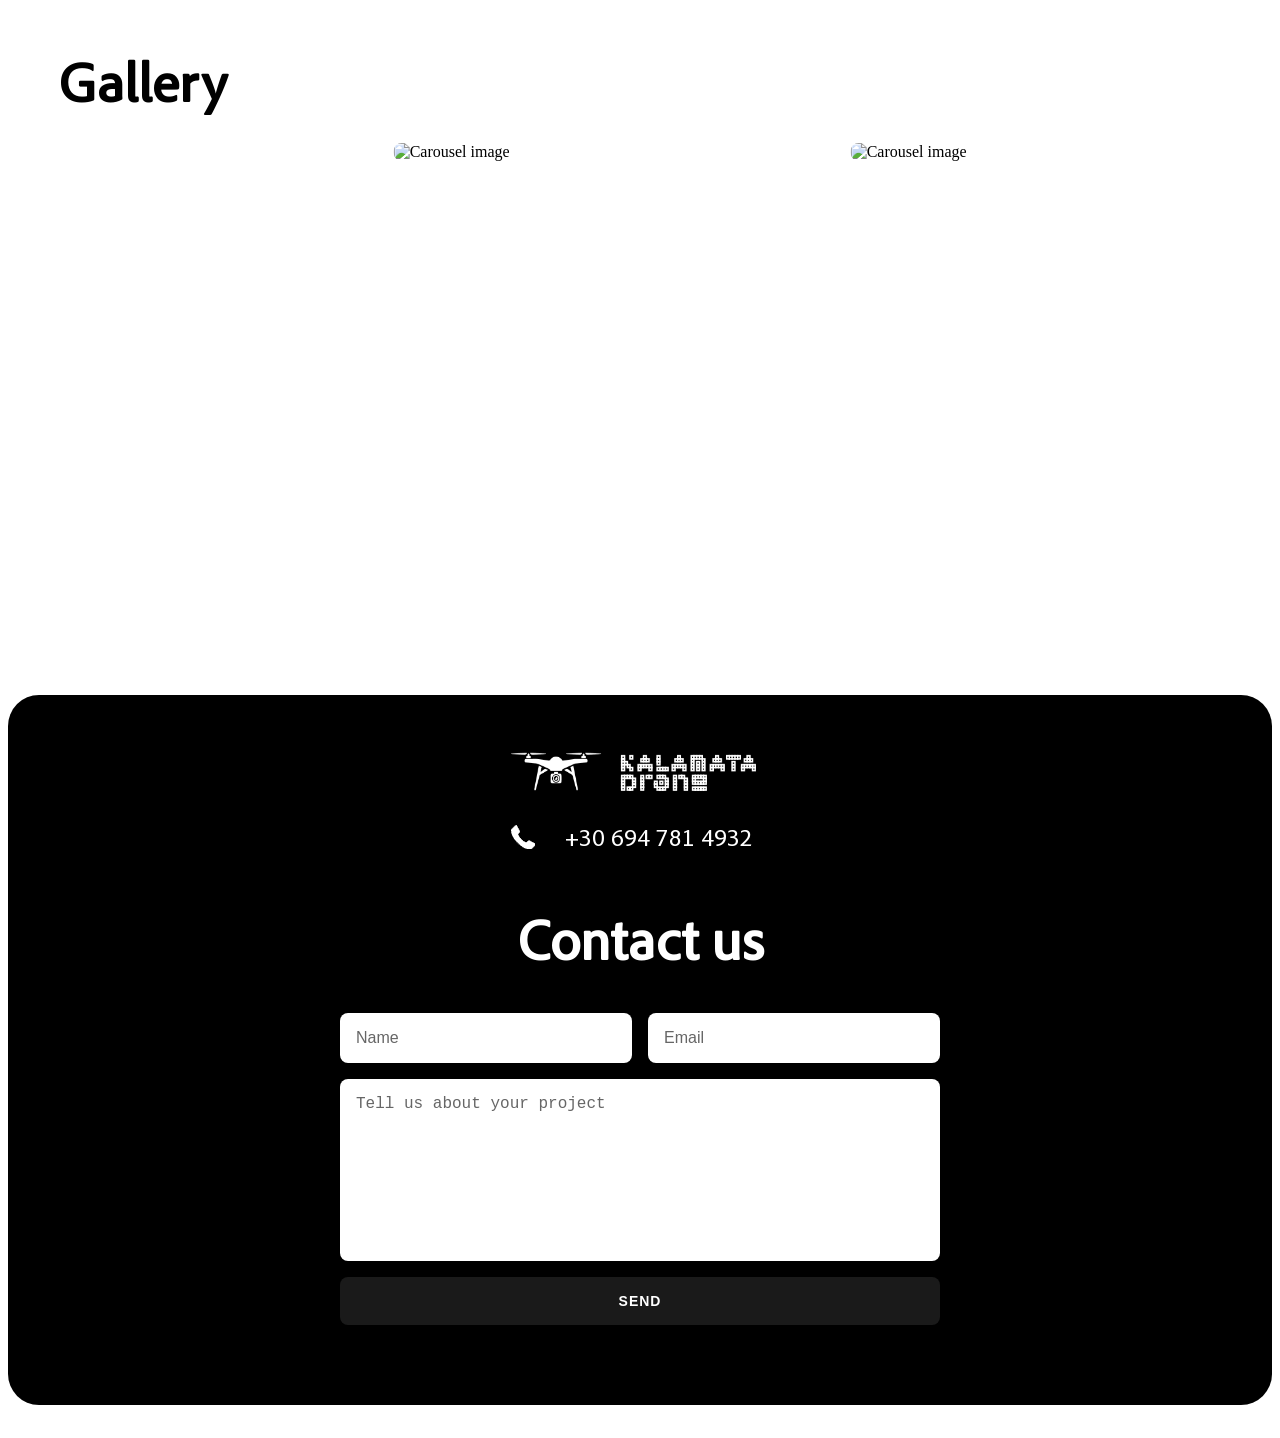
==== commit d3020cae: "landing drone compressed" ====
--- a/index.html
+++ b/index.html
@@ -15,7 +15,7 @@
 <body>
     <div id="body-container">
         <section id="landing-container">
-            <img id="landing-background" src="./img/landing-drone.png" alt="kalamata drone"  width="100%">
+            <img id="landing-background" src="./img/landing-drone.webp" alt="kalamata drone"  width="100%">
             <nav>
                 <div id="nav-container">
                     <img src="https://i.ibb.co/NNSB4Nn/Drone-Logo.png" alt="kalamata drone" />
